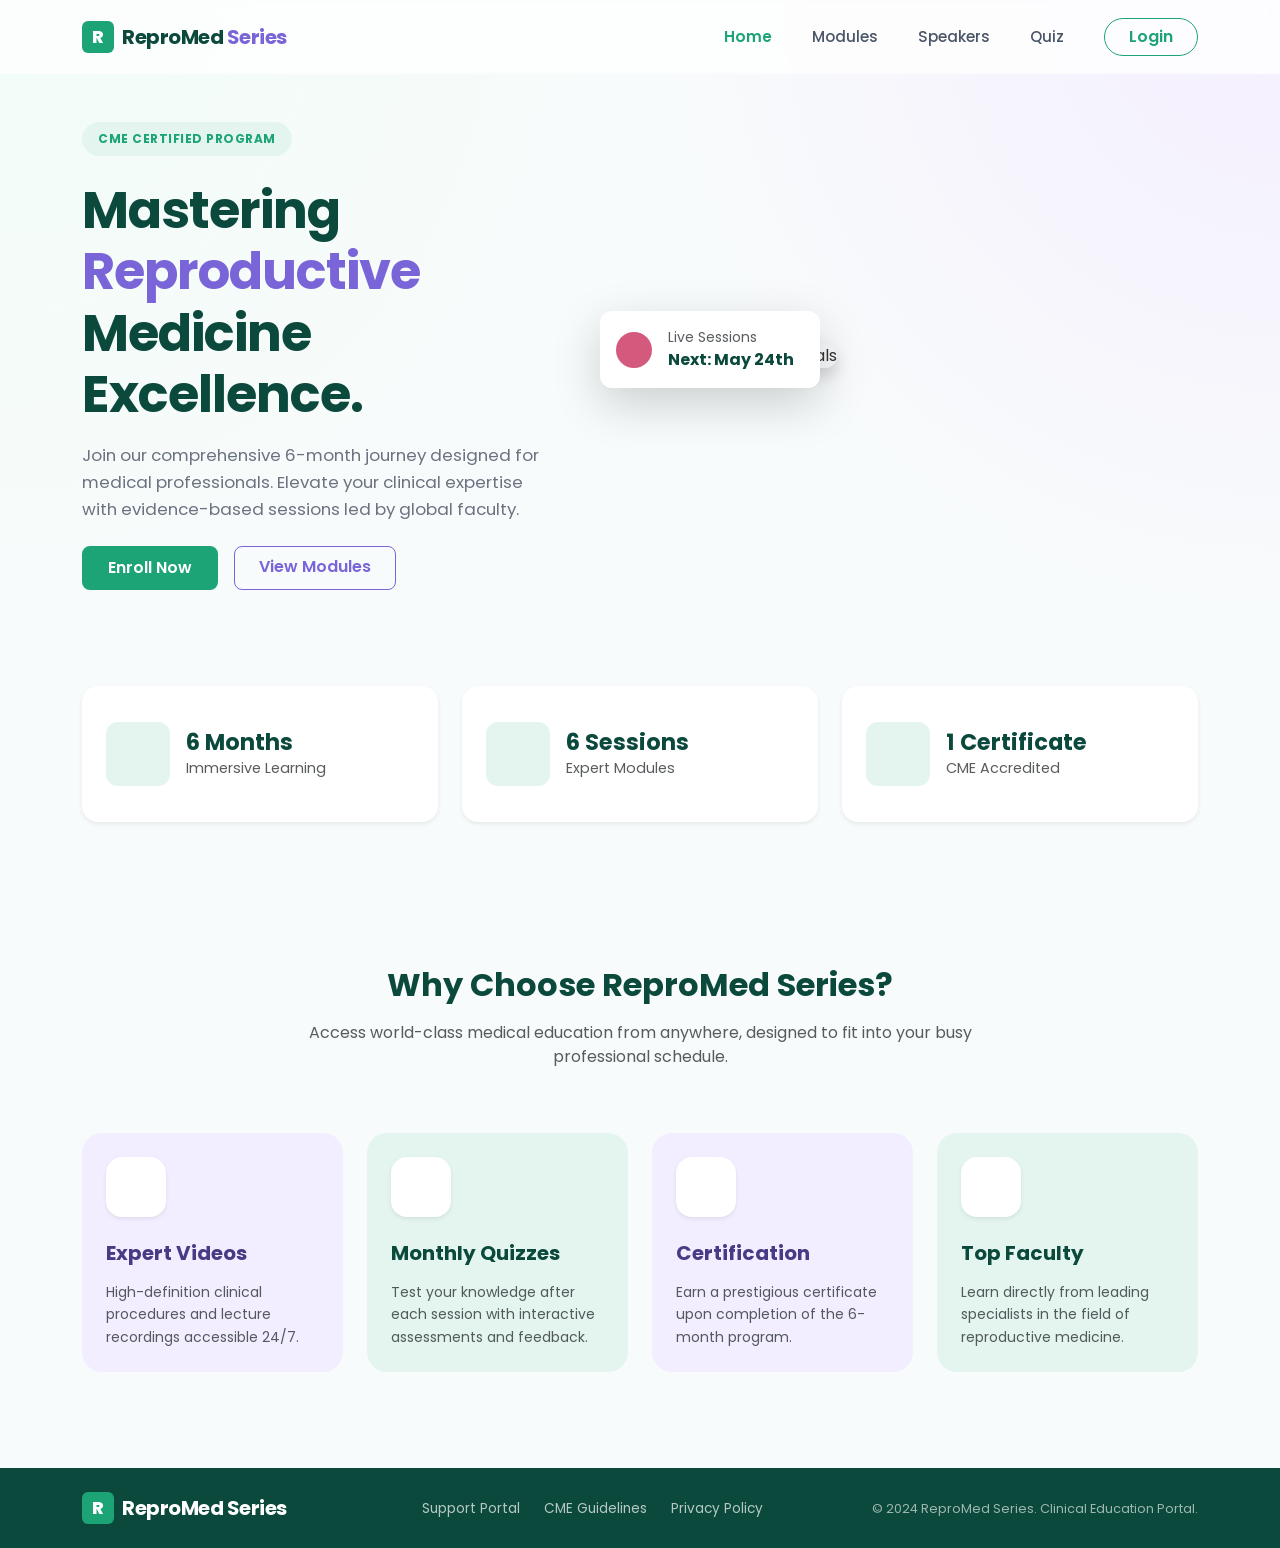
==== index.html @ 6e7b972a "first commit" ====
<!DOCTYPE html>
<html lang="en">
<head>
    <meta charset="UTF-8">
    <meta name="viewport" content="width=device-width, initial-scale=1.0">
    <title>ReproMed Series | Reproductive Medicine Excellence</title>
    
    <link rel="preconnect" href="https://fonts.googleapis.com">
    <link rel="preconnect" href="https://fonts.gstatic.com" crossorigin>
    <link href="https://fonts.googleapis.com/css2?family=Poppins:wght@300;400;500;600;700;800&display=swap" rel="stylesheet">
    
    <link href="https://cdn.jsdelivr.net/npm/bootstrap@5.3.0/dist/css/bootstrap.min.css" rel="stylesheet">
    
    <link rel="stylesheet" href="style/style.css">
</head>
<body>

    <nav class="navbar navbar-expand-lg py-3 sticky-top bg-transparent-custom">
        <div class="container">
            <a class="navbar-brand d-flex align-items-center" href="#">
                <div class="logo-box d-flex justify-content-center align-items-center rounded me-2">
                    R
                </div>
                <span class="brand-text fw-bold">ReproMed <span class="brand-text-purple">Series</span></span>
            </a>
            
            <button class="navbar-toggler border-0 shadow-none" type="button" data-bs-toggle="offcanvas" data-bs-target="#mainNav" aria-controls="mainNav" aria-label="Toggle navigation">
                <span class="navbar-toggler-icon"></span>
            </button>
            
            <div class="offcanvas offcanvas-end" tabindex="-1" id="mainNav" aria-labelledby="mainNavLabel">
                
                <div class="offcanvas-header border-bottom">
                    <h5 class="offcanvas-title fw-bold text-dark-green" id="mainNavLabel">Menu</h5>
                    <button type="button" class="btn-close shadow-none" data-bs-dismiss="offcanvas" aria-label="Close"></button>
                </div>
                
                <div class="offcanvas-body">
                    <ul class="navbar-nav ms-auto align-items-lg-center gap-3 gap-lg-4">
                        <li class="nav-item">
                            <a class="nav-link nav-link-active fw-semibold" href="#">Home</a>
                        </li>
                        <li class="nav-item">
                            <a class="nav-link fw-medium" href="modules.html">Modules</a>
                        </li>
                        <li class="nav-item">
                            <a class="nav-link fw-medium" href="#">Speakers</a>
                        </li>
                        <li class="nav-item">
                            <a class="nav-link fw-medium" href="#">Quiz</a>
                        </li>
                        <li class="nav-item ms-lg-2 mt-3 mt-lg-0">
                            <a class="btn btn-outline-nav rounded-pill px-4 fw-semibold w-100 w-lg-auto" href="registration.html" id="loginBtn">Login</a>
                        </li>
                    </ul>
                </div>
            </div>
        </div>
    </nav>

    <section class="hero-section py-5">
        <div class="container">
            <div class="row align-items-center">
                
                <div class="col-lg-6 mb-5 mb-lg-0 pe-lg-5">
                    <div class="badge-custom d-inline-block px-3 py-2 mb-4 rounded-pill fw-bold">
                        CME CERTIFIED PROGRAM
                    </div>
                    
                    <h1 class="hero-title fw-bolder mb-3">
                        Mastering <br>
                        <span class="text-purple">Reproductive</span> <br>
                        Medicine <br>
                        Excellence.
                    </h1>
                    
                    <p class="hero-subtitle mb-4">
                        Join our comprehensive 6-month journey designed for medical professionals. Elevate your clinical expertise with evidence-based sessions led by global faculty.
                    </p>
                    
                    <div class="d-flex flex-wrap gap-3">
                        <a href="registration.html" class="btn btn-primary-custom px-4 py-2 fw-semibold" id="enrollBtn">Enroll Now</a>
                        <a href="modules.html" class="btn btn-outline-purple px-4 py-2 fw-semibold">View Modules</a>
                    </div>
                </div>
                
                <div class="col-lg-6 position-relative hero-img-container">
                    <img src="https://images.unsplash.com/photo-1551076805-e1869033e561?ixlib=rb-4.0.3&auto=format&fit=crop&w=1000&q=80" alt="Medical Professionals" class="img-fluid hero-img shadow">
                    
                    <div class="floating-card d-flex align-items-center bg-white shadow-lg p-3">
                        <div class="floating-icon rounded-circle me-3"></div>
                        <div class="floating-text">
                            <span class="d-block text-muted small">Live Sessions</span>
                            <span class="d-block fw-bold text-dark-green">Next: May 24th</span>
                        </div>
                    </div>
                </div>
                
            </div>
        </div>
    </section>

    <section class="features-section py-5 mb-5">
        <div class="container">
            <div class="row g-4 justify-content-center">
                
                <div class="col-md-4">
                    <div class="feature-card d-flex align-items-center bg-white p-4 shadow-sm">
                        <div class="feature-icon-box rounded me-3"></div>
                        <div>
                            <h5 class="mb-0 fw-bold text-dark-green">6 Months</h5>
                            <span class="text-muted small">Immersive Learning</span>
                        </div>
                    </div>
                </div>
                
                <div class="col-md-4">
                    <div class="feature-card d-flex align-items-center bg-white p-4 shadow-sm">
                        <div class="feature-icon-box rounded me-3"></div>
                        <div>
                            <h5 class="mb-0 fw-bold text-dark-green">6 Sessions</h5>
                            <span class="text-muted small">Expert Modules</span>
                        </div>
                    </div>
                </div>
                
                <div class="col-md-4">
                    <div class="feature-card d-flex align-items-center bg-white p-4 shadow-sm">
                        <div class="feature-icon-box rounded me-3"></div>
                        <div>
                            <h5 class="mb-0 fw-bold text-dark-green">1 Certificate</h5>
                            <span class="text-muted small">CME Accredited</span>
                        </div>
                    </div>
                </div>
                
            </div>
        </div>
    </section>

    <section class="why-choose-section py-5 my-5">
        <div class="container">
            
            <div class="row justify-content-center mb-5">
                <div class="col-lg-8 text-center">
                    <h2 class="fw-bolder text-dark-green mb-3">Why Choose ReproMed Series?</h2>
                    <p class="text-muted mx-auto custom-text-width">
                        Access world-class medical education from anywhere, designed to fit into your busy professional schedule.
                    </p>
                </div>
            </div>

            <div class="row g-4">
                
                <div class="col-lg-3 col-md-6">
                    <div class="benefit-card bg-light-purple p-4 h-100">
                        <div class="benefit-icon-box bg-white mb-4 shadow-sm"></div>
                        <h5 class="fw-bold text-dark-purple mb-3">Expert Videos</h5>
                        <p class="text-muted small mb-0">High-definition clinical procedures and lecture recordings accessible 24/7.</p>
                    </div>
                </div>
                
                <div class="col-lg-3 col-md-6">
                    <div class="benefit-card bg-light-green p-4 h-100">
                        <div class="benefit-icon-box bg-white mb-4 shadow-sm"></div>
                        <h5 class="fw-bold text-dark-green mb-3">Monthly Quizzes</h5>
                        <p class="text-muted small mb-0">Test your knowledge after each session with interactive assessments and feedback.</p>
                    </div>
                </div>
                
                <div class="col-lg-3 col-md-6">
                    <div class="benefit-card bg-light-purple p-4 h-100">
                        <div class="benefit-icon-box bg-white mb-4 shadow-sm"></div>
                        <h5 class="fw-bold text-dark-purple mb-3">Certification</h5>
                        <p class="text-muted small mb-0">Earn a prestigious certificate upon completion of the 6-month program.</p>
                    </div>
                </div>
                
                <div class="col-lg-3 col-md-6">
                    <div class="benefit-card bg-light-green p-4 h-100">
                        <div class="benefit-icon-box bg-white mb-4 shadow-sm"></div>
                        <h5 class="fw-bold text-dark-green mb-3">Top Faculty</h5>
                        <p class="text-muted small mb-0">Learn directly from leading specialists in the field of reproductive medicine.</p>
                    </div>
                </div>
                
            </div>
        </div>
    </section>

    <footer class="custom-footer py-4 mt-auto">
        <div class="container">
            <div class="row align-items-center">
                
                <div class="col-lg-3 col-md-12 mb-4 mb-lg-0 d-flex justify-content-center justify-content-lg-start">
                    <a class="navbar-brand d-flex align-items-center" href="#">
                        <div class="logo-box d-flex justify-content-center align-items-center rounded me-2">
                            R
                        </div>
                        <span class="footer-brand-text">ReproMed Series</span>
                    </a>
                </div>
                
                <div class="col-lg-5 col-md-12 mb-4 mb-lg-0">
                    <ul class="list-unstyled d-flex flex-wrap justify-content-center gap-4 mb-0">
                        <li><a href="#" class="footer-link">Support Portal</a></li>
                        <li><a href="#" class="footer-link">CME Guidelines</a></li>
                        <li><a href="#" class="footer-link">Privacy Policy</a></li>
                    </ul>
                </div>
                
                <div class="col-lg-4 col-md-12 text-center text-lg-end">
                    <span class="footer-text">© 2024 ReproMed Series. Clinical Education Portal.</span>
                </div>
                
            </div>
        </div>
    </footer>

    <script src="https://code.jquery.com/jquery-3.7.0.min.js"></script>
    <script src="https://cdn.jsdelivr.net/npm/bootstrap@5.3.0/dist/js/bootstrap.bundle.min.js"></script>
    
    <script src="script/script.js"></script>
</body>
</html>
---- style/style.css ----
:root {
    --dark-green: #0b493c;
    --primary-green: #1ca477;
    --purple: #7a65d8;
    --pink: #d3597d;
    --light-green-bg: #e3f5ee;
    --card-bg: #ffffff;
    --text-muted: #6b7280;
    --bg-gradient-start: #f1fcf8;
    --bg-gradient-end: #f4efff;
}

body {
    font-family: 'Poppins', sans-serif; 
    color: #333;
    background: radial-gradient(circle at top left, var(--bg-gradient-start) 0%, transparent 40%),
                radial-gradient(circle at top right, var(--bg-gradient-end) 0%, transparent 40%);
    background-color: #f8fbfb;
    background-attachment: fixed;
}

.text-dark-green { color: var(--dark-green); }
.text-purple { color: var(--purple); }

.mb-0.fw-bold.text-dark-green {
    font-weight: 700 !important; 
}

.bg-transparent-custom {
    background-color: rgba(255, 255, 255, 0.8) !important;
    position: relative; 
}

.bg-transparent-custom::before {
    content: "";
    position: absolute;
    top: 0; left: 0; right: 0; bottom: 0;
    backdrop-filter: blur(10px);
    -webkit-backdrop-filter: blur(10px);
    z-index: -1; 
}

.logo-box {
    width: 32px;
    height: 32px;
    background-color: var(--primary-green);
    color: white;
    font-weight: 800;
    font-size: 1.1rem;
}

.brand-text {
    color: var(--dark-green);
    font-size: 1.25rem;
    letter-spacing: -0.5px;
}

.brand-text-purple {
    color: var(--purple);
}

.navbar-nav .nav-link {
    color: #4a5568;
    font-size: 0.95rem;
    transition: color 0.3s ease;
}

.navbar-nav .nav-link:hover {
    color: var(--primary-green);
}

.nav-link-active {
    color: var(--primary-green) !important;
}

.btn-outline-nav {
    border: 1.5px solid var(--primary-green);
    color: var(--primary-green);
    transition: all 0.3s ease;
}

.btn-outline-nav:hover {
    background-color: var(--primary-green);
    color: white;
}

.badge-custom {
    background-color: var(--light-green-bg);
    color: var(--primary-green);
    font-size: 0.75rem;
    letter-spacing: 0.5px;
}

.hero-title {
    color: var(--dark-green);
    font-size: clamp(2.5rem, 4vw, 3.8rem); 
    line-height: 1.2; 
    letter-spacing: -1px;
}

.hero-subtitle {
    color: var(--text-muted);
    font-size: 1.05rem;
    line-height: 1.6;
    max-width: 90%;
}

.btn-primary-custom {
    background-color: var(--primary-green);
    color: white;
    border-radius: 8px;
    border: 2px solid var(--primary-green);
    transition: all 0.3s ease;
}

.btn-primary-custom:hover {
    background-color: #178a63;
    border-color: #178a63;
    color: white;
    transform: translateY(-2px);
    box-shadow: 0 4px 12px rgba(28, 164, 119, 0.2);
}

.btn-outline-purple {
    border: 1.5px solid var(--purple);
    color: var(--purple);
    border-radius: 8px;
    background: transparent;
    transition: all 0.3s ease;
}

.btn-outline-purple:hover {
    background-color: var(--purple);
    color: white;
    transform: translateY(-2px);
    box-shadow: 0 4px 12px rgba(122, 101, 216, 0.2);
}

.hero-img {
    border-radius: 20px;
    object-fit: cover;
    height: 500px;
    width: 100%;
}

.floating-card {
    position: absolute;
    bottom: -20px;
    left: -40px;
    border-radius: 12px;
    min-width: 220px;
    z-index: 2;
}

.floating-icon {
    width: 36px;
    height: 36px;
    background-color: var(--pink);
}

.feature-card {
    border-radius: 16px;
    transition: transform 0.3s ease, box-shadow 0.3s ease;
    cursor: pointer;
    padding: 2.25rem 1.5rem !important; 
}

.feature-card:hover {
    transform: translateY(-5px);
    box-shadow: 0 10px 25px rgba(0,0,0,0.05) !important;
}

.feature-icon-box {
    width: 64px; 
    height: 64px; 
    background-color: var(--light-green-bg);
    border-radius: 12px !important; 
    margin-right: 1.25rem; 
}

.feature-card h5 {
    font-size: 1.4rem !important; 
}

.feature-card span.text-muted {
    font-size: 0.9rem !important; 
}

.offcanvas {
    background-color: #ffffff !important; 
}

.bg-light-purple {
    background-color: #f2eeff !important; 
}

.bg-light-green {
    background-color: var(--light-green-bg) !important; 
}

.text-dark-purple {
    color: #483a85 !important; 
}

.benefit-card {
    border-radius: 20px !important;
    transition: transform 0.3s ease, box-shadow 0.3s ease;
    border: none;
}

.benefit-card:hover {
    transform: translateY(-8px);
    box-shadow: 0 15px 30px rgba(0,0,0,0.06) !important;
}

.benefit-card p {
    line-height: 1.6;
}

.custom-footer {
    background-color: var(--dark-green); 
}

.footer-brand-text {
    color: #ffffff;
    font-weight: 700;
    font-size: 1.25rem;
    letter-spacing: -0.5px;
}

.footer-link {
    color: rgba(255, 255, 255, 0.7);
    text-decoration: none;
    font-size: 0.85rem; 
    transition: color 0.3s ease;
}

.footer-link:hover {
    color: #ffffff;
}

.footer-text {
    color: rgba(255, 255, 255, 0.6);
    font-size: 0.8rem; 
}

.benefit-icon-box {
    width: 60px;
    height: 60px;
    border-radius: 16px;
}

.custom-sidebar {
    width: 260px; 
    z-index: 1040;
}

.sidebar-link {
    color: #6b7280;
    font-size: 0.95rem;
    padding: 14px 28px;
    font-weight: 500;
    border-left: 4px solid transparent; 
    transition: all 0.3s ease;
}

.sidebar-link:hover {
    color: var(--primary-green);
    background-color: #f8fbfb;
}

.sidebar-link.active {
    color: var(--dark-green) !important;
    background-color: var(--light-green-bg);
    border-left-color: var(--primary-green); 
    font-weight: 600;
}

.main-content {
    background-color: #f4f7f6; 
}

.form-card {
    border-radius: 16px;
    border: none;
    overflow: hidden; 
}

.form-card-header {
    background-color: var(--dark-green);
    padding: 2.5rem 2rem;
}

.form-section-title {
    color: var(--primary-green);
    font-size: 0.75rem;
    font-weight: 700;
    text-transform: uppercase; 
    letter-spacing: 1px;
    margin-bottom: 1.2rem;
}

.custom-form-label {
    font-size: 0.85rem;
    color: #4a5568;
    font-weight: 500;
    margin-bottom: 6px;
    transition: color 0.3s ease;
}

.custom-form-control {
    border-radius: 8px;
    border: 1px solid #e2e8f0;
    padding: 0.75rem 1rem;
    font-size: 0.95rem;
    color: #333;
    transition: all 0.3s ease;
}

.custom-form-control:focus {
    border-color: var(--primary-green);
    box-shadow: 0 0 0 3px rgba(28, 164, 119, 0.15); 
}

.badge-light-green {
    background-color: var(--light-green-bg);
    color: var(--dark-green);
    font-size: 0.7rem;
    padding: 8px 16px;
    font-weight: 700;
}

.badge-light-purple {
    background-color: #eef2ff !important; 
    color: #4338ca !important;
    font-size: 0.7rem;
    padding: 8px 16px;
    font-weight: 700;
}

label.error {
    color: #dc3545; 
    font-size: 0.8rem;
    margin-top: 5px;
    font-weight: 500;
    display: block;
}

.custom-form-control.error {
    border-color: #dc3545;
    box-shadow: 0 0 0 3px rgba(220, 53, 69, 0.1);
}

.offcanvas-backdrop {
    background-color: transparent !important;
}

.logo-box-sm {
    width: 28px;
    height: 28px;
    font-size: 0.9rem;
}

.form-header-logo {
    background-color: var(--pink);
    border: 2px solid var(--primary-green);
}

.input-helper-text {
    font-size: 0.75rem;
    font-style: italic;
}

.privacy-footer-text {
    font-size: 0.8rem;
}

.breadcrumb-custom {
    color: #a0aec0;
    font-size: 0.85rem;
    font-weight: 500;
}

.overall-progress-card {
    width: 100%;
    max-width: 380px;
}

.custom-progress-bar {
    height: 6px;
    background-color: #e2e8f0; 
    border-radius: 10px;
}

.custom-progress-width-33 { width: 33%; }
.custom-progress-width-100 { width: 100%; }
.custom-progress-width-0 { width: 0%; }

.module-text-xs { font-size: 0.75rem; }
.module-text-sm { font-size: 0.85rem; }

.module-card {
    border-radius: 16px;
    border: 1px solid #e2e8f0;
    position: relative;
    overflow: hidden;
    transition: all 0.3s ease;
    padding: 2.25rem 1.5rem !important; 
}

.module-card h4 {
    margin-top: 0.5rem;
    margin-bottom: 2rem !important; 
}

.module-card .btn-watch-action, .module-card .btn-locked {
    margin-bottom: 2rem !important;
}

.card-completed::before, .card-active::before {
    content: '';
    position: absolute;
    left: 0;
    top: 0; 
    bottom: 0;
    width: 3px;
    background-color: var(--primary-green);
    border-radius: 0 10px 10px 0; 
}

.badge-primary-green {
    background-color: var(--primary-green);
    color: white;
    font-size: 0.7rem;
    padding: 6px 12px;
}

.badge-locked {
    background-color: #f1f5f9;
    font-size: 0.7rem;
    padding: 6px 12px;
}

.badge-locked-status {
    background-color: #f8f9fa;
    font-size: 0.7rem;
    padding: 6px 12px;
}

.speaker-avatar {
    width: 40px;
    height: 40px;
    border-radius: 50%;
    object-fit: cover; 
}

.card-locked {
    background-color: #fcfcfc !important; 
    border-style: dashed;
}

.btn-locked {
    background-color: #f1f5f9 !important; 
    color: #a0aec0 !important;
    border-radius: 8px;
    border: none;
    padding: 10px 0;
    opacity: 1 !important; 
    font-weight: 600; 
}

.bg-dark-green {
    background-color: var(--dark-green);
}

.support-banner-desc {
    max-width: 550px; 
    line-height: 1.6; 
}

.btn-white-custom {
    background-color: #ffffff;
    color: var(--dark-green);
    border-radius: 8px;
    border: none;
    transition: all 0.3s ease;
}

.btn-white-custom:hover {
    background-color: #e3f5ee;
    color: var(--dark-green);
    transform: translateY(-2px);
}

.btn-outline-white-custom {
    background-color: transparent;
    color: #ffffff;
    border-radius: 8px;
    border: 1px solid rgba(255,255,255,0.3);
    transition: all 0.3s ease;
}

.btn-outline-white-custom:hover {
    background-color: rgba(255,255,255,0.1);
    color: #ffffff;
    border-color: #ffffff;
}

.breadcrumb-link {
    transition: color 0.3s ease;
}

.breadcrumb-link:hover {
    color: var(--primary-green) !important;
}

.bg-primary-green {
    background-color: var(--primary-green) !important;
}

.custom-text-width {
    max-width: 700px;
}

@media (max-width: 576px) {
    .hero-img {
        height: 300px;
    }
    .hero-subtitle {
        max-width: 100%;
    }
}

@media (max-width: 991px) {
    
    .floating-card {
        left: 20px;
        bottom: 20px;
    }
    .hero-img {
        height: 400px;
    }
    .hero-title {
        font-size: 2.5rem; 
    }
    
    .offcanvas-end {
        width: 70vw !important; 
        min-width: 260px !important; 
        max-width: 320px !important; 
        box-shadow: -5px 0 15px rgba(0,0,0,0.08); 
    }

    .offcanvas-body .nav-item {
        border-bottom: 1px solid rgba(11, 73, 60, 0.1); 
        padding: 8px 0;
    }
    
    .offcanvas-body .nav-item:last-child {
        border-bottom: none;
    }
}
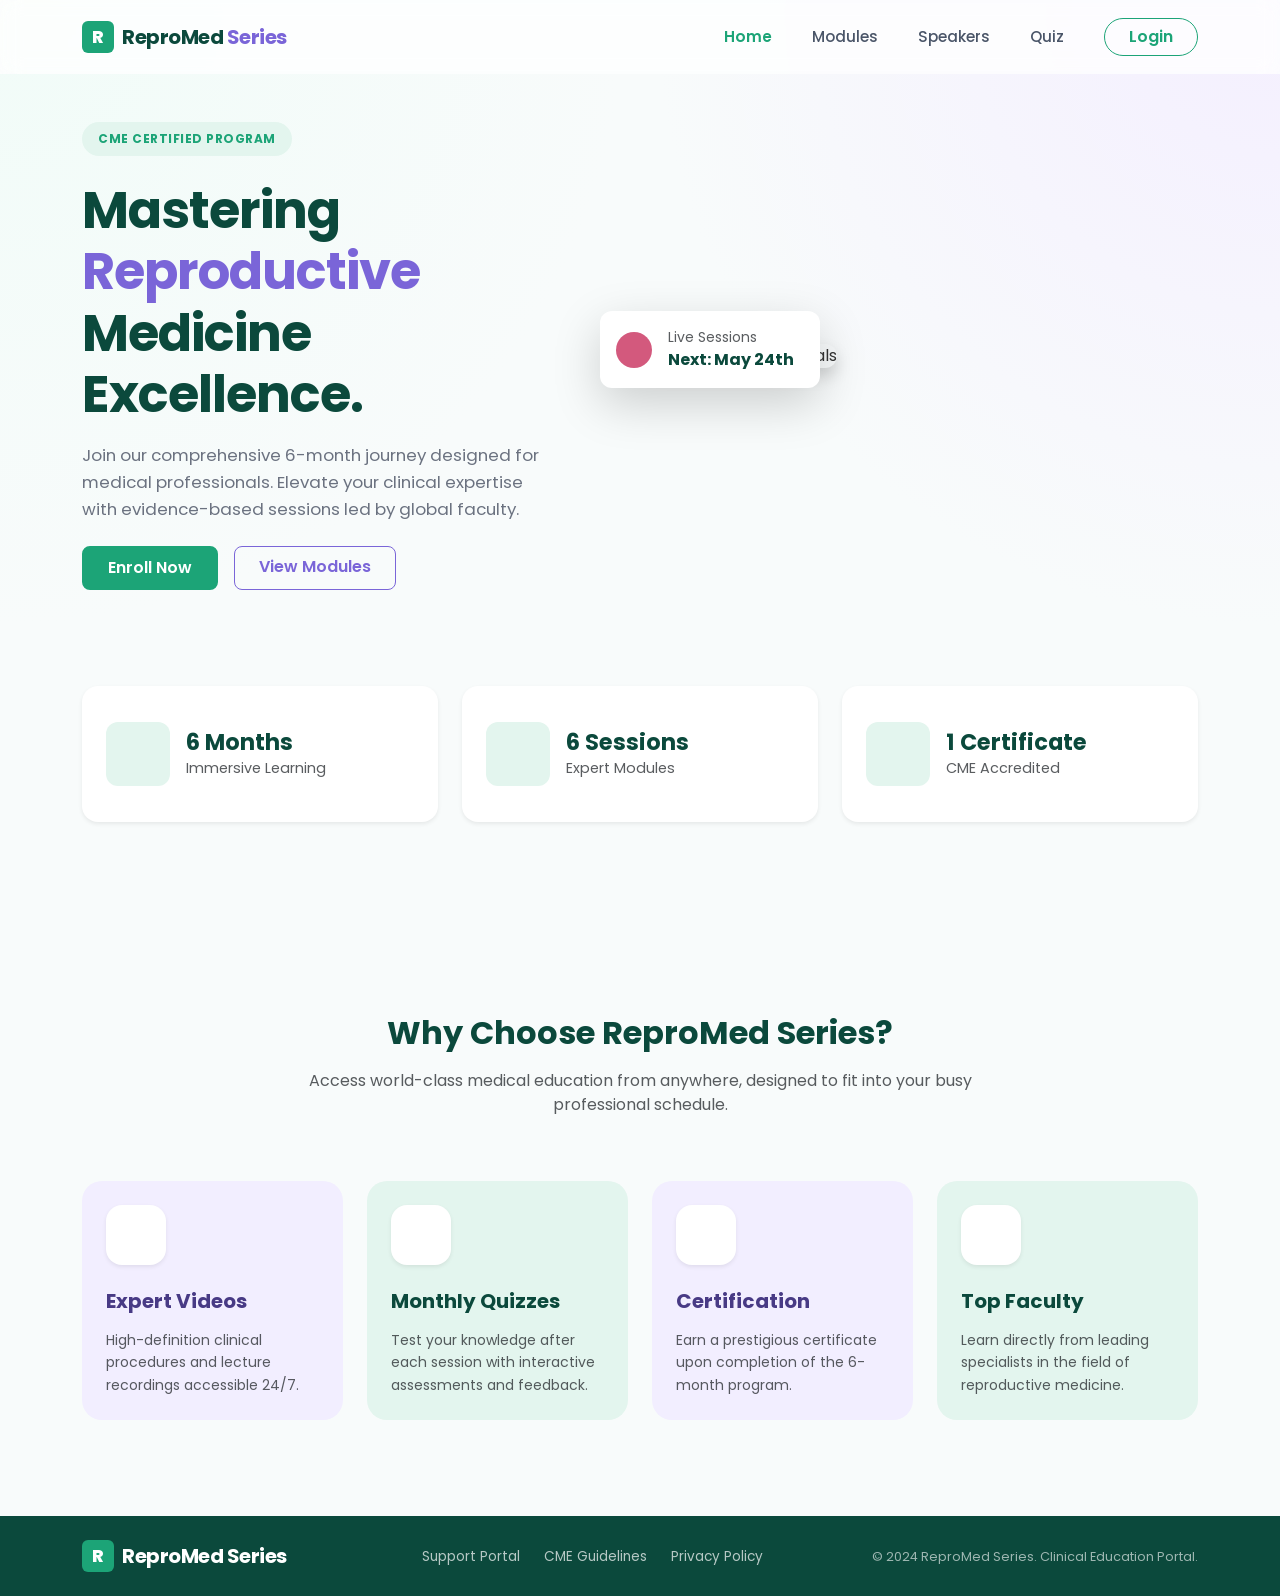
==== commit 5abf0a32: "Add other pages" ====
--- a/index.html
+++ b/index.html
@@ -47,7 +47,7 @@
                             <a class="nav-link fw-medium" href="#">Speakers</a>
                         </li>
                         <li class="nav-item">
-                            <a class="nav-link fw-medium" href="#">Quiz</a>
+                            <a class="nav-link fw-medium" href="quiz.html">Quiz</a>
                         </li>
                         <li class="nav-item ms-lg-2 mt-3 mt-lg-0">
                             <a class="btn btn-outline-nav rounded-pill px-4 fw-semibold w-100 w-lg-auto" href="registration.html" id="loginBtn">Login</a>
--- a/style/style.css
+++ b/style/style.css
@@ -17,10 +17,15 @@
                 radial-gradient(circle at top right, var(--bg-gradient-end) 0%, transparent 40%);
     background-color: #f8fbfb;
     background-attachment: fixed;
+    display: flex;
+    flex-direction: column;
+    min-height: 100vh;
 }
 
 .text-dark-green { color: var(--dark-green); }
 .text-purple { color: var(--purple); }
+
+.text-primary-green { color: var(--primary-green) !important; }
 
 .mb-0.fw-bold.text-dark-green {
     font-weight: 700 !important; 
@@ -252,7 +257,7 @@
 
 .custom-sidebar {
     width: 260px; 
-    z-index: 1040;
+    z-index: 1050; /* 1040 se 1050 kar diya taki mobile backdrop se hamesha upar rahe */
 }
 
 .sidebar-link {
@@ -278,6 +283,9 @@
 
 .main-content {
     background-color: #f4f7f6; 
+    min-width: 0; 
+    width: 100%; /* NAYA: Grid layout ko apni hadd (limit) me rakhne ke liye */
+    overflow-x: hidden;
 }
 
 .form-card {
@@ -522,24 +530,553 @@
     max-width: 700px;
 }
 
+.video-breadcrumb {
+    font-size: 0.85rem;
+    color: var(--text-muted);
+}
+
+.video-breadcrumb a {
+    color: var(--text-muted);
+    text-decoration: none;
+    transition: color 0.3s ease;
+}
+
+.video-breadcrumb a:hover {
+    color: var(--primary-green);
+}
+
+.video-wrapper {
+    position: relative;
+    border-radius: 16px;
+    overflow: hidden;
+    background-color: #000;
+}
+
+.video-thumbnail {
+    height: 450px;
+    object-fit: cover;
+    opacity: 0.85;
+}
+
+.video-play-btn {
+    width: 64px;
+    height: 64px;
+    background-color: var(--primary-green);
+    border-radius: 50%;
+    position: absolute;
+    top: 50%;
+    left: 50%;
+    transform: translate(-50%, -50%);
+    cursor: pointer;
+    transition: all 0.3s ease;
+}
+
+.video-play-btn:hover {
+    background-color: #178a63;
+    transform: translate(-50%, -50%) scale(1.08);
+}
+
+.video-time {
+    position: absolute;
+    bottom: 20px;
+    left: 24px;
+    color: #ffffff;
+    font-size: 0.85rem;
+    font-weight: 500;
+    text-shadow: 0 2px 4px rgba(0,0,0,0.5);
+}
+
+.custom-video-tabs {
+    border-bottom: 1px solid #e2e8f0;
+    margin-top: 1.5rem;
+    margin-bottom: 2rem;
+    display: flex;
+    flex-wrap: nowrap;
+    overflow-x: auto;
+    -ms-overflow-style: none;
+    scrollbar-width: none;
+}
+
+.custom-video-tabs::-webkit-scrollbar {
+    display: none;
+}
+
+.custom-video-tabs .nav-link {
+    color: var(--text-muted);
+    border: none;
+    border-bottom: 2px solid transparent;
+    font-weight: 600;
+    font-size: 0.95rem;
+    padding: 0.75rem 1.5rem;
+    background-color: transparent;
+    transition: color 0.3s ease;
+    white-space: nowrap;
+}
+
+.custom-video-tabs::-webkit-scrollbar {
+    display: none;
+}
+
+.custom-video-tabs {
+    -ms-overflow-style: none;
+    scrollbar-width: none;  
+}
+
+.custom-video-tabs .nav-link.active {
+    color: var(--dark-green);
+    border-bottom: 2px solid var(--primary-green);
+}
+
+.custom-video-tabs .nav-link:hover:not(.active) {
+    color: var(--primary-green);
+}
+
+.video-desc-text {
+    line-height: 1.7;
+    font-size: 0.95rem;
+}
+
+.info-pill-box {
+    border: 1px solid #e2e8f0;
+    border-radius: 12px;
+    padding: 1.2rem;
+    font-size: 0.85rem;
+    font-weight: 600;
+    color: var(--dark-green);
+}
+
+.speaker-widget, .quiz-widget, .tracker-widget {
+    border-radius: 16px;
+    border: none;
+    box-shadow: 0 4px 20px rgba(0,0,0,0.04);
+}
+
+.speaker-avatar-lg {
+    width: 64px;
+    height: 64px;
+    border-radius: 50%;
+    object-fit: cover;
+}
+
+.speaker-designation {
+    color: var(--primary-green);
+    font-size: 0.7rem;
+    font-weight: 700;
+    letter-spacing: 0.5px;
+}
+
+.quiz-widget {
+    background: linear-gradient(135deg, #816ade, #a18fff);
+    color: white;
+}
+
+.quiz-widget-text {
+    font-size: 0.85rem;
+    line-height: 1.5;
+    opacity: 0.9;
+}
+
+.quiz-unlock-text {
+    font-size: 0.75rem;
+    opacity: 0.7;
+
+}
+
+.btn-pink-custom {
+    background-color: var(--pink);
+    color: white;
+    border-radius: 8px;
+    border: none;
+    font-weight: 600;
+    transition: all 0.3s ease;
+}
+
+.btn-pink-custom:hover {
+    background-color: #c0486c;
+    color: white;
+    transform: translateY(-2px);
+}
+
+.text-sm { font-size: 0.85rem; }
+.text-xs { font-size: 0.7rem; }
+
+.tracker-item {
+    display: flex;
+    align-items: center;
+    margin-bottom: 1.25rem;
+}
+
+.tracker-item:last-child {
+    margin-bottom: 0;
+}
+
+.tracker-circle {
+    width: 24px;
+    height: 24px;
+    border-radius: 50%;
+    flex-shrink: 0;
+    margin-right: 16px;
+}
+
+.tracker-circle.done {
+    background-color: var(--primary-green);
+}
+
+.tracker-circle.pending {
+    border: 2px solid #e2e8f0;
+    background-color: transparent;
+}
+
+.next-series-title {
+    color: #a0aec0;
+    font-size: 0.75rem;
+    font-weight: 700;
+    letter-spacing: 1px;
+}
+
+.next-series-wrapper {
+    border: 1px dashed #cbd5e1;
+    border-radius: 16px;
+    background-color: #f8fafc; 
+}
+
+.next-series-img-placeholder {
+    width: 100px;
+    height: 70px;
+    background-color: #e2e8f0;
+    border-radius: 8px;
+    flex-shrink: 0;
+}
+
+.quiz-assessment-label {
+    font-size: 0.7rem;
+    letter-spacing: 0.8px;
+    text-transform: uppercase;
+}
+
+.quiz-timer-circle {
+    width: 48px;
+    height: 48px;
+    border-radius: 50%;
+    border: 3px solid var(--primary-green);
+    font-size: 0.9rem;
+    background-color: transparent;
+}
+
+.quiz-question-text {
+    line-height: 1.6;
+    font-size: 1.15rem;
+}
+
+.quiz-option-card {
+    background-color: #ffffff;
+    border: 1px solid #e2e8f0;
+    border-radius: 8px;
+    padding: 1rem 1.25rem;
+    cursor: pointer;
+    transition: all 0.2s ease;
+}
+
+.quiz-option-card:hover {
+    border-color: #cbd5e1;
+    background-color: #f8fafc;
+}
+
+.quiz-option-card .option-text {
+    color: #64748b;
+    font-size: 0.95rem;
+    transition: color 0.2s ease;
+}
+
+.quiz-option-card.selected {
+    background-color: #eef2ff; 
+    border-color: var(--purple);
+}
+
+.quiz-option-card.selected .option-text {
+    color: #475569;
+    font-weight: 500;
+}
+
+.custom-radio-circle {
+    width: 20px;
+    height: 20px;
+    border-radius: 50%;
+    border: 2px solid #cbd5e1;
+    background-color: transparent;
+    transition: all 0.2s ease;
+    flex-shrink: 0;
+}
+
+.quiz-option-card.selected .custom-radio-circle {
+    border: 6px solid var(--purple); 
+    background-color: #ffffff; 
+    box-shadow: none;
+}
+
+/* =========================================
+   Naya Code: Dashboard Styles
+========================================= */
+
+/* Sidebar Profile Customizations */
+.sidebar-avatar {
+    width: 48px;
+    height: 48px;
+}
+
+.sidebar-role-text {
+    font-size: 0.75rem;
+    letter-spacing: 0.3px;
+}
+
+.sidebar-logout-link {
+    transition: color 0.3s ease;
+}
+
+.sidebar-logout-link:hover {
+    color: var(--pink) !important;
+}
+
+/* Course Progress Timeline Tracker */
+.tracker-label {
+    font-size: 0.7rem;
+    letter-spacing: 0.5px;
+}
+
+.course-timeline-dots {
+    height: 12px;
+    width: 250px;
+}
+
+.course-timeline-dots .dot {
+    width: 10px;
+    height: 10px;
+    border-radius: 50%;
+    flex-shrink: 0;
+}
+
+.course-timeline-dots .dot.done {
+    background-color: var(--primary-green);
+}
+
+.course-timeline-dots .dot.pending {
+    border: 2px solid #cbd5e1;
+    background-color: white;
+}
+
+.course-timeline-dots .line {
+    height: 2px;
+    flex-grow: 1;
+    margin: 0 4px;
+}
+
+.course-timeline-dots .line.done {
+    background-color: var(--primary-green);
+}
+
+.course-timeline-dots .line.pending {
+    background-color: #e2e8f0;
+}
+
+/* Stats Cards */
+.stat-card {
+    transition: transform 0.3s ease, box-shadow 0.3s ease;
+}
+
+.stat-card:hover {
+    transform: translateY(-5px);
+    box-shadow: 0 10px 20px rgba(0,0,0,0.05);
+}
+
+.stat-icon-placeholder {
+    width: 40px;
+    height: 40px;
+}
+
+.stat-badge {
+    font-size: 0.7rem;
+    letter-spacing: 0.5px;
+}
+
+/* Recent Activity Timeline */
+.activity-feed .activity-dot {
+    width: 12px;
+    height: 12px;
+}
+
+.activity-feed .activity-line {
+    width: 2px;
+    background-color: #e2e8f0;
+    min-height: 25px;
+}
+
+/* Live Session Banner */
+.live-session-card {
+    background: linear-gradient(135deg, #7a65d8, #5a4aa5);
+}
+
+.live-badge {
+    background-color: rgba(255,255,255,0.2);
+    font-size: 0.65rem;
+    letter-spacing: 1px;
+    padding: 6px 12px;
+}
+
+.live-card-graphic {
+    min-height: 140px;
+}
+
+.live-card-bg-shape {
+    width: 300px;
+    height: 300px;
+    background: radial-gradient(circle, rgba(255,255,255,0.1) 0%, rgba(255,255,255,0) 70%);
+    top: -50px;
+    right: -100px;
+    z-index: 0;
+}
+
+/* Custom Chart Legend */
+.legend-dot {
+    width: 10px;
+    height: 10px;
+    border-radius: 50%;
+    display: inline-block;
+}
+
+.green-dot { background-color: var(--primary-green); }
+.purple-dot { background-color: var(--purple); }
+
+/* Chart Container constraints */
+.chart-container {
+    position: relative;
+    min-height: 300px;
+}
+
+/* Top Stat Badges */
+.quiz-stat-badge {
+    min-width: 180px;
+    border: 1px solid rgba(0,0,0,0.03);
+}
+
+.circle-icon {
+    width: 48px;
+    height: 48px;
+}
+
+.stat-title {
+    font-size: 0.65rem;
+    letter-spacing: 1px;
+    opacity: 0.8;
+}
+
+/* Line Chart Container */
+.chart-container-line {
+    position: relative;
+    min-height: 250px;
+    width: 100%;
+}
+
+/* Topic Proficiency Custom Progress Bars */
+.text-xs { font-size: 0.7rem; }
+
+.custom-progress-bar-light {
+    height: 6px;
+    background-color: #f1f5f9; 
+    border-radius: 10px;
+}
+
+.w-92 { width: 92%; }
+.w-78 { width: 78%; }
+.w-65 { width: 65%; }
+
+/* Recommendation Box */
+.recommendation-box {
+    background-color: #f0fdf4; /* Very light green tint */
+}
+
+.rec-icon {
+    font-size: 1rem;
+}
+
+/* =========================================
+   Naya Code: Certificate Page Styles
+========================================= */
+
+/* Certificate Wrapper Animation */
+.certificate-wrapper {
+    transition: transform 0.4s ease, box-shadow 0.4s ease;
+}
+
+.certificate-wrapper:hover {
+    transform: translateY(-8px);
+    box-shadow: 0 20px 40px rgba(0,0,0,0.08) !important;
+}
+
+/* Certificate Image Sizing */
+.certificate-img {
+    max-height: 65vh; /* Prevents image from getting too massive vertically */
+    object-fit: contain;
+    width: 100%;
+    display: block;
+    margin: 0 auto;
+    background-color: #fafafa; /* In case of transparent PNG certificates */
+}
+
+/* Responsive adjustment for extra large screens */
+@media (min-width: 1400px) {
+    .certificate-img {
+        max-height: 70vh;
+    }
+}
+
+/* Responsive Fixes for Dashboard */
+@media (max-width: 991px) {
+    .dashboard-sidebar {
+        width: 280px !important;
+    }
+    .course-timeline-dots {
+        width: 100%; /* Take full width on mobile */
+        max-width: 300px;
+    }
+}
+
+@media (max-width: 420px) {
+    .custom-video-tabs {
+        flex-wrap: wrap !important;
+        overflow-x: visible !important; 
+    }
+    
+    .custom-video-tabs .nav-item {
+        flex: 1 1 auto;
+        text-align: center;
+    }
+    
+    .custom-video-tabs .nav-link {
+        width: 100%;
+        padding: 0.75rem 1rem;
+    }
+}
+
 @media (max-width: 576px) {
     .hero-img {
         height: 300px;
     }
+
     .hero-subtitle {
         max-width: 100%;
     }
 }
 
 @media (max-width: 991px) {
-    
     .floating-card {
         left: 20px;
         bottom: 20px;
     }
+
     .hero-img {
         height: 400px;
     }
+
     .hero-title {
         font-size: 2.5rem; 
     }
@@ -559,4 +1096,194 @@
     .offcanvas-body .nav-item:last-child {
         border-bottom: none;
     }
-}
+
+    .video-thumbnail {
+        height: 250px;
+    }
+}
+
+
+/* =========================================
+   Naya Code: Dashboard & Universal Sidebar Styles
+========================================= */
+
+/* NAYA: Desktop Sticky Sidebar Fix - Yeh Logout ko hamesha bottom me fix rakhega */
+@media (min-width: 992px) {
+    .custom-sidebar {
+        position: sticky;
+        top: 0;
+        height: 100vh; /* Screen ki exact height */
+        max-height: 100vh;
+        overflow: hidden; /* Sidebar ko lamba hone se rokega */
+    }
+}
+
+/* Menu items ko explicitly scrollable banane ke liye */
+.sidebar-scrollable-menu {
+    flex-grow: 1;
+    overflow-y: auto;
+    -ms-overflow-style: none;  /* IE and Edge */
+    scrollbar-width: none;  /* Firefox */
+}
+.sidebar-scrollable-menu::-webkit-scrollbar {
+    display: none;
+}
+
+
+/* NAYA: Main content limits to stop graph from breaking layout */
+.main-content {
+    background-color: #f4f7f6; 
+    min-width: 0; 
+    width: 100%; 
+    overflow-x: hidden;
+}
+
+/* Sidebar Profile Customizations */
+.sidebar-avatar {
+    width: 48px;
+    height: 48px;
+}
+
+.sidebar-role-text {
+    font-size: 0.75rem;
+    letter-spacing: 0.3px;
+}
+
+.sidebar-logout-link {
+    transition: all 0.3s ease;
+}
+
+.sidebar-logout-link:hover {
+    color: #b02a37 !important; /* Ye ek dark red color hai hover ke liye */
+    transform: translateX(4px); /* Halka sa right shift hone ka cool animation (Optional, aap chahein toh hata sakte hain) */
+}
+
+/* Course Progress Timeline Tracker */
+.tracker-label {
+    font-size: 0.7rem;
+    letter-spacing: 0.5px;
+}
+
+.course-timeline-dots {
+    height: 12px;
+    width: 250px;
+}
+
+.course-timeline-dots .dot {
+    width: 10px;
+    height: 10px;
+    border-radius: 50%;
+    flex-shrink: 0;
+}
+
+.course-timeline-dots .dot.done {
+    background-color: var(--primary-green);
+}
+
+.course-timeline-dots .dot.pending {
+    border: 2px solid #cbd5e1;
+    background-color: white;
+}
+
+.course-timeline-dots .line {
+    height: 2px;
+    flex-grow: 1;
+    margin: 0 4px;
+}
+
+.course-timeline-dots .line.done {
+    background-color: var(--primary-green);
+}
+
+.course-timeline-dots .line.pending {
+    background-color: #e2e8f0;
+}
+
+/* 4 Stats Cards & Icon */
+.stat-card {
+    transition: transform 0.3s ease, box-shadow 0.3s ease;
+}
+
+.stat-card:hover {
+    transform: translateY(-5px);
+    box-shadow: 0 10px 20px rgba(0,0,0,0.05);
+}
+
+/* NAYA: Stat Card ke white transparent icons ke liye clean CSS class */
+.stat-icon-box {
+    width: 48px;
+    height: 48px;
+    background-color: rgba(255, 255, 255, 0.7);
+    border-radius: 12px;
+    margin-bottom: 1rem;
+}
+
+.stat-badge {
+    font-size: 0.7rem;
+    letter-spacing: 0.5px;
+}
+
+/* Recent Activity Timeline */
+.activity-feed .activity-dot {
+    width: 12px;
+    height: 12px;
+}
+
+.activity-feed .activity-line {
+    width: 2px;
+    background-color: #e2e8f0;
+    min-height: 25px;
+}
+
+/* Live Session Banner */
+.live-session-card {
+    background: linear-gradient(135deg, #7a65d8, #5a4aa5);
+}
+
+.live-badge {
+    background-color: rgba(255,255,255,0.2);
+    font-size: 0.65rem;
+    letter-spacing: 1px;
+    padding: 6px 12px;
+}
+
+.live-card-graphic {
+    min-height: 140px;
+}
+
+.live-card-bg-shape {
+    width: 300px;
+    height: 300px;
+    background: radial-gradient(circle, rgba(255,255,255,0.1) 0%, rgba(255,255,255,0) 70%);
+    top: -50px;
+    right: -100px;
+    z-index: 0;
+}
+
+/* Custom Chart Legend */
+.legend-dot {
+    width: 10px;
+    height: 10px;
+    border-radius: 50%;
+    display: inline-block;
+}
+
+.green-dot { background-color: var(--primary-green); }
+.purple-dot { background-color: var(--purple); }
+
+/* Chart Container constraints */
+.chart-container {
+    position: relative;
+    min-height: 300px;
+}
+
+/* Responsive Fixes for Dashboard */
+@media (max-width: 991px) {
+    .dashboard-sidebar {
+        width: 280px !important;
+    }
+    .course-timeline-dots {
+        width: 100%; /* Take full width on mobile */
+        max-width: 300px;
+    }
+}
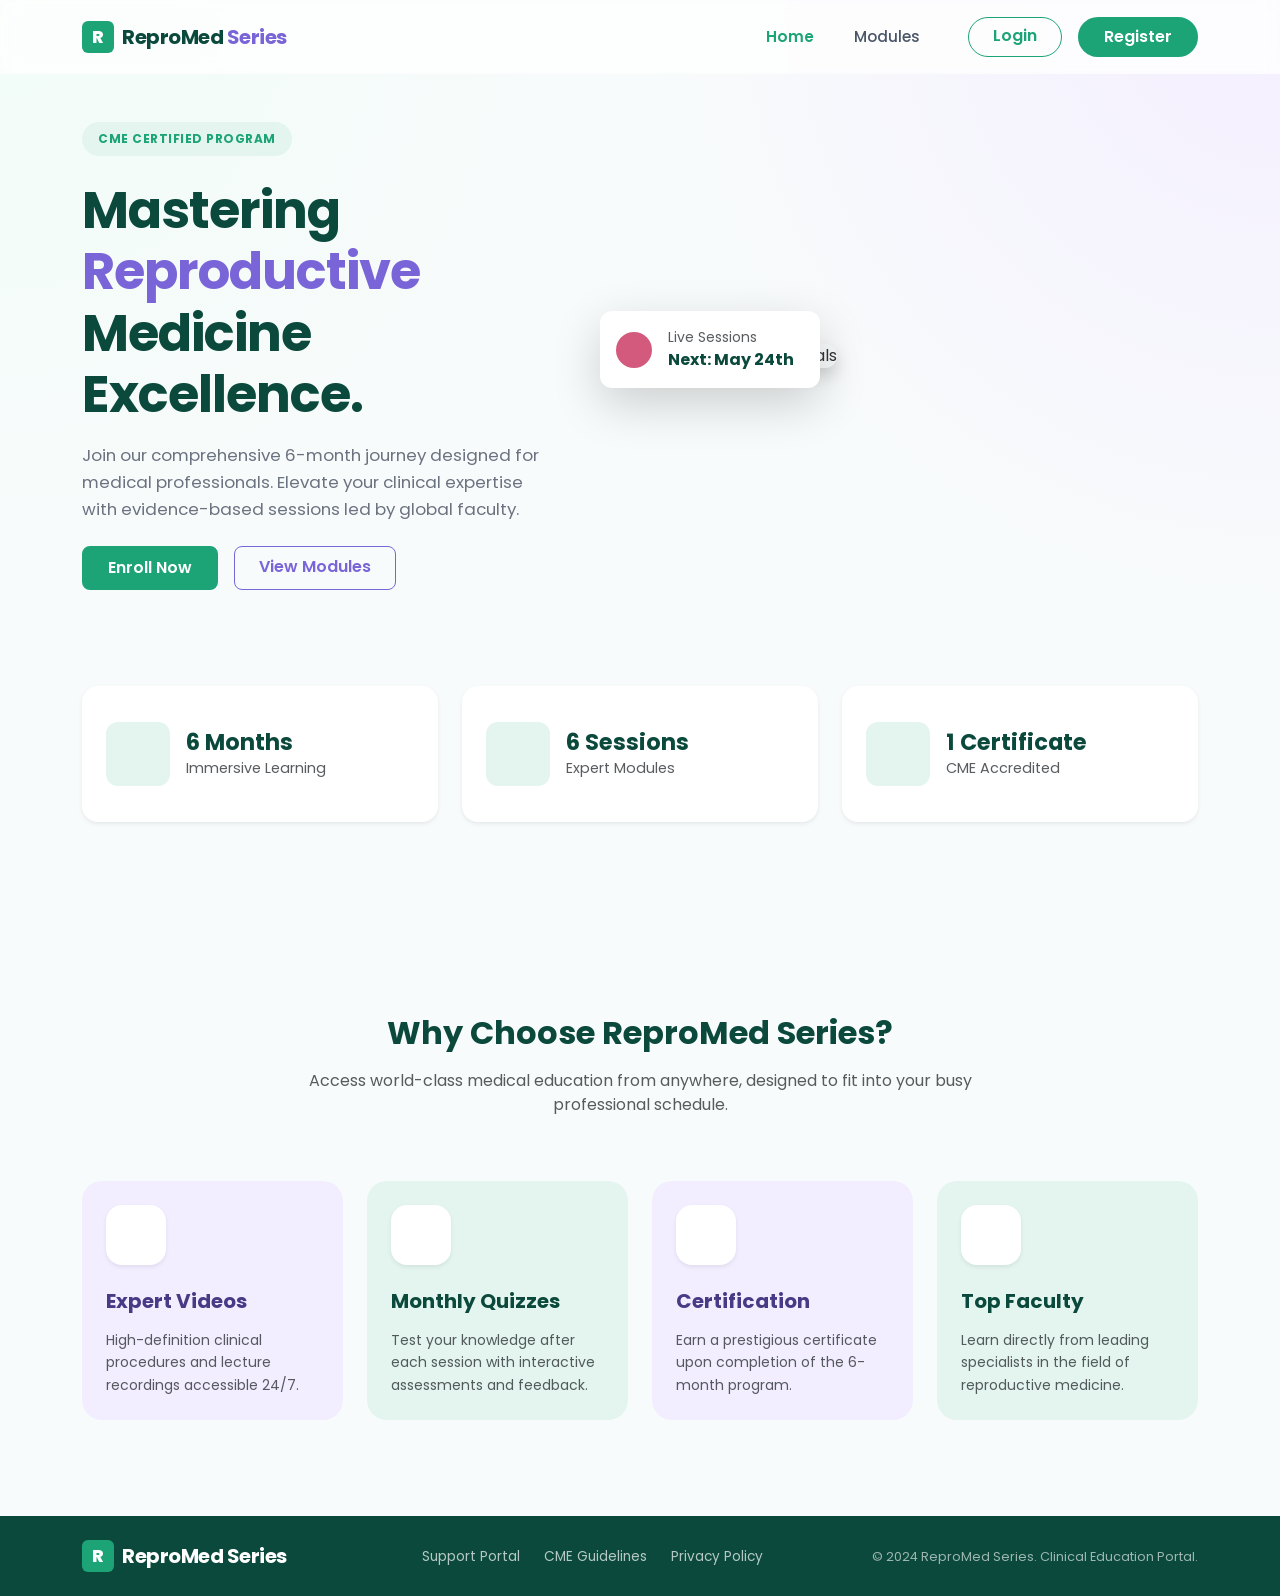
==== commit bff39c04: "Design changes" ====
--- a/index.html
+++ b/index.html
@@ -43,14 +43,9 @@
                         <li class="nav-item">
                             <a class="nav-link fw-medium" href="modules.html">Modules</a>
                         </li>
-                        <li class="nav-item">
-                            <a class="nav-link fw-medium" href="#">Speakers</a>
-                        </li>
-                        <li class="nav-item">
-                            <a class="nav-link fw-medium" href="quiz.html">Quiz</a>
-                        </li>
-                        <li class="nav-item ms-lg-2 mt-3 mt-lg-0">
-                            <a class="btn btn-outline-nav rounded-pill px-4 fw-semibold w-100 w-lg-auto" href="registration.html" id="loginBtn">Login</a>
+                        <li class="nav-item ms-lg-3 mt-3 mt-lg-0 d-flex flex-column flex-lg-row gap-3">
+                            <a class="btn btn-outline-nav rounded-pill px-4 fw-semibold w-100 w-lg-auto" href="login.html" id="loginBtn">Login</a>
+                            <a class="btn btn-primary-custom rounded-pill px-4 fw-semibold w-100 w-lg-auto" href="registration.html" id="registerBtn">Register</a>
                         </li>
                     </ul>
                 </div>
--- a/style/style.css
+++ b/style/style.css
@@ -23,6 +23,7 @@
 }
 
 .text-dark-green { color: var(--dark-green); }
+
 .text-purple { color: var(--purple); }
 
 .text-primary-green { color: var(--primary-green) !important; }
@@ -48,10 +49,16 @@
 .logo-box {
     width: 32px;
     height: 32px;
+    min-width: 32px;
+    min-height: 32px;
     background-color: var(--primary-green);
     color: white;
     font-weight: 800;
     font-size: 1.1rem;
+     display: flex;
+    align-items: center;
+    justify-content: center;
+    flex-shrink: 0;
 }
 
 .brand-text {
@@ -256,8 +263,8 @@
 }
 
 .custom-sidebar {
-    width: 260px; 
-    z-index: 1050; /* 1040 se 1050 kar diya taki mobile backdrop se hamesha upar rahe */
+    width: 280px; 
+    z-index: 1050; 
 }
 
 .sidebar-link {
@@ -284,7 +291,7 @@
 .main-content {
     background-color: #f4f7f6; 
     min-width: 0; 
-    width: 100%; /* NAYA: Grid layout ko apni hadd (limit) me rakhne ke liye */
+    width: 100%; 
     overflow-x: hidden;
 }
 
@@ -401,10 +408,13 @@
 }
 
 .custom-progress-width-33 { width: 33%; }
+
 .custom-progress-width-100 { width: 100%; }
+
 .custom-progress-width-0 { width: 0%; }
 
 .module-text-xs { font-size: 0.75rem; }
+
 .module-text-sm { font-size: 0.85rem; }
 
 .module-card {
@@ -698,6 +708,7 @@
 }
 
 .text-sm { font-size: 0.85rem; }
+
 .text-xs { font-size: 0.7rem; }
 
 .tracker-item {
@@ -814,11 +825,6 @@
     box-shadow: none;
 }
 
-/* =========================================
-   Naya Code: Dashboard Styles
-========================================= */
-
-/* Sidebar Profile Customizations */
 .sidebar-avatar {
     width: 48px;
     height: 48px;
@@ -837,7 +843,6 @@
     color: var(--pink) !important;
 }
 
-/* Course Progress Timeline Tracker */
 .tracker-label {
     font-size: 0.7rem;
     letter-spacing: 0.5px;
@@ -878,7 +883,6 @@
     background-color: #e2e8f0;
 }
 
-/* Stats Cards */
 .stat-card {
     transition: transform 0.3s ease, box-shadow 0.3s ease;
 }
@@ -898,7 +902,6 @@
     letter-spacing: 0.5px;
 }
 
-/* Recent Activity Timeline */
 .activity-feed .activity-dot {
     width: 12px;
     height: 12px;
@@ -910,7 +913,6 @@
     min-height: 25px;
 }
 
-/* Live Session Banner */
 .live-session-card {
     background: linear-gradient(135deg, #7a65d8, #5a4aa5);
 }
@@ -935,7 +937,6 @@
     z-index: 0;
 }
 
-/* Custom Chart Legend */
 .legend-dot {
     width: 10px;
     height: 10px;
@@ -944,15 +945,14 @@
 }
 
 .green-dot { background-color: var(--primary-green); }
+
 .purple-dot { background-color: var(--purple); }
 
-/* Chart Container constraints */
 .chart-container {
     position: relative;
     min-height: 300px;
 }
 
-/* Top Stat Badges */
 .quiz-stat-badge {
     min-width: 180px;
     border: 1px solid rgba(0,0,0,0.03);
@@ -969,14 +969,12 @@
     opacity: 0.8;
 }
 
-/* Line Chart Container */
 .chart-container-line {
     position: relative;
     min-height: 250px;
     width: 100%;
 }
 
-/* Topic Proficiency Custom Progress Bars */
 .text-xs { font-size: 0.7rem; }
 
 .custom-progress-bar-light {
@@ -986,23 +984,19 @@
 }
 
 .w-92 { width: 92%; }
+
 .w-78 { width: 78%; }
+
 .w-65 { width: 65%; }
 
-/* Recommendation Box */
 .recommendation-box {
-    background-color: #f0fdf4; /* Very light green tint */
+    background-color: #f0fdf4; 
 }
 
 .rec-icon {
     font-size: 1rem;
 }
 
-/* =========================================
-   Naya Code: Certificate Page Styles
-========================================= */
-
-/* Certificate Wrapper Animation */
 .certificate-wrapper {
     transition: transform 0.4s ease, box-shadow 0.4s ease;
 }
@@ -1012,125 +1006,26 @@
     box-shadow: 0 20px 40px rgba(0,0,0,0.08) !important;
 }
 
-/* Certificate Image Sizing */
 .certificate-img {
-    max-height: 65vh; /* Prevents image from getting too massive vertically */
+    max-height: 65vh; 
     object-fit: contain;
     width: 100%;
     display: block;
     margin: 0 auto;
-    background-color: #fafafa; /* In case of transparent PNG certificates */
-}
-
-/* Responsive adjustment for extra large screens */
-@media (min-width: 1400px) {
-    .certificate-img {
-        max-height: 70vh;
-    }
-}
-
-/* Responsive Fixes for Dashboard */
-@media (max-width: 991px) {
-    .dashboard-sidebar {
-        width: 280px !important;
-    }
-    .course-timeline-dots {
-        width: 100%; /* Take full width on mobile */
-        max-width: 300px;
-    }
-}
-
-@media (max-width: 420px) {
-    .custom-video-tabs {
-        flex-wrap: wrap !important;
-        overflow-x: visible !important; 
-    }
-    
-    .custom-video-tabs .nav-item {
-        flex: 1 1 auto;
-        text-align: center;
-    }
-    
-    .custom-video-tabs .nav-link {
-        width: 100%;
-        padding: 0.75rem 1rem;
-    }
-}
-
-@media (max-width: 576px) {
-    .hero-img {
-        height: 300px;
-    }
-
-    .hero-subtitle {
-        max-width: 100%;
-    }
-}
-
-@media (max-width: 991px) {
-    .floating-card {
-        left: 20px;
-        bottom: 20px;
-    }
-
-    .hero-img {
-        height: 400px;
-    }
-
-    .hero-title {
-        font-size: 2.5rem; 
-    }
-    
-    .offcanvas-end {
-        width: 70vw !important; 
-        min-width: 260px !important; 
-        max-width: 320px !important; 
-        box-shadow: -5px 0 15px rgba(0,0,0,0.08); 
-    }
-
-    .offcanvas-body .nav-item {
-        border-bottom: 1px solid rgba(11, 73, 60, 0.1); 
-        padding: 8px 0;
-    }
-    
-    .offcanvas-body .nav-item:last-child {
-        border-bottom: none;
-    }
-
-    .video-thumbnail {
-        height: 250px;
-    }
-}
-
-
-/* =========================================
-   Naya Code: Dashboard & Universal Sidebar Styles
-========================================= */
-
-/* NAYA: Desktop Sticky Sidebar Fix - Yeh Logout ko hamesha bottom me fix rakhega */
-@media (min-width: 992px) {
-    .custom-sidebar {
-        position: sticky;
-        top: 0;
-        height: 100vh; /* Screen ki exact height */
-        max-height: 100vh;
-        overflow: hidden; /* Sidebar ko lamba hone se rokega */
-    }
-}
-
-/* Menu items ko explicitly scrollable banane ke liye */
+    background-color: #fafafa; 
+}
+
 .sidebar-scrollable-menu {
     flex-grow: 1;
     overflow-y: auto;
-    -ms-overflow-style: none;  /* IE and Edge */
-    scrollbar-width: none;  /* Firefox */
-}
+    -ms-overflow-style: none;  
+    scrollbar-width: none;  
+}
+
 .sidebar-scrollable-menu::-webkit-scrollbar {
     display: none;
 }
 
-
-/* NAYA: Main content limits to stop graph from breaking layout */
 .main-content {
     background-color: #f4f7f6; 
     min-width: 0; 
@@ -1138,7 +1033,6 @@
     overflow-x: hidden;
 }
 
-/* Sidebar Profile Customizations */
 .sidebar-avatar {
     width: 48px;
     height: 48px;
@@ -1154,11 +1048,10 @@
 }
 
 .sidebar-logout-link:hover {
-    color: #b02a37 !important; /* Ye ek dark red color hai hover ke liye */
-    transform: translateX(4px); /* Halka sa right shift hone ka cool animation (Optional, aap chahein toh hata sakte hain) */
-}
-
-/* Course Progress Timeline Tracker */
+    color: #b02a37 !important; 
+    transform: translateX(4px); 
+}
+
 .tracker-label {
     font-size: 0.7rem;
     letter-spacing: 0.5px;
@@ -1199,7 +1092,6 @@
     background-color: #e2e8f0;
 }
 
-/* 4 Stats Cards & Icon */
 .stat-card {
     transition: transform 0.3s ease, box-shadow 0.3s ease;
 }
@@ -1209,7 +1101,6 @@
     box-shadow: 0 10px 20px rgba(0,0,0,0.05);
 }
 
-/* NAYA: Stat Card ke white transparent icons ke liye clean CSS class */
 .stat-icon-box {
     width: 48px;
     height: 48px;
@@ -1223,7 +1114,6 @@
     letter-spacing: 0.5px;
 }
 
-/* Recent Activity Timeline */
 .activity-feed .activity-dot {
     width: 12px;
     height: 12px;
@@ -1235,7 +1125,6 @@
     min-height: 25px;
 }
 
-/* Live Session Banner */
 .live-session-card {
     background: linear-gradient(135deg, #7a65d8, #5a4aa5);
 }
@@ -1260,7 +1149,6 @@
     z-index: 0;
 }
 
-/* Custom Chart Legend */
 .legend-dot {
     width: 10px;
     height: 10px;
@@ -1269,21 +1157,101 @@
 }
 
 .green-dot { background-color: var(--primary-green); }
+
 .purple-dot { background-color: var(--purple); }
 
-/* Chart Container constraints */
 .chart-container {
     position: relative;
     min-height: 300px;
 }
 
-/* Responsive Fixes for Dashboard */
+@media (max-width: 420px) {
+    .custom-video-tabs {
+        flex-wrap: wrap !important;
+        overflow-x: visible !important; 
+    }
+    
+    .custom-video-tabs .nav-item {
+        flex: 1 1 auto;
+        text-align: center;
+    }
+    
+    .custom-video-tabs .nav-link {
+        width: 100%;
+        padding: 0.75rem 1rem;
+    }
+}
+
+@media (max-width: 576px) {
+    .hero-img {
+        height: 300px;
+    }
+
+    .hero-subtitle {
+        max-width: 100%;
+    }
+}
+
 @media (max-width: 991px) {
-    .dashboard-sidebar {
-        width: 280px !important;
-    }
+    
+
     .course-timeline-dots {
-        width: 100%; /* Take full width on mobile */
+        width: 100%; 
         max-width: 300px;
     }
-}+
+    .floating-card {
+        left: 20px;
+        bottom: 20px;
+    }
+
+    .hero-img {
+        height: 400px;
+    }
+
+    .hero-title {
+        font-size: 2.5rem; 
+    }
+    
+    .offcanvas-end {
+        width: 70vw !important; 
+        min-width: 260px !important; 
+        max-width: 320px !important; 
+        box-shadow: -5px 0 15px rgba(0,0,0,0.08); 
+    }
+
+    .offcanvas-body .nav-item {
+        border-bottom: 1px solid rgba(11, 73, 60, 0.1); 
+        padding: 8px 0;
+    }
+    
+    .offcanvas-body .nav-item:last-child {
+        border-bottom: none;
+    }
+
+    .video-thumbnail {
+        height: 250px;
+    }
+
+    
+    .course-timeline-dots {
+        width: 100%; 
+        max-width: 300px;
+    }
+}
+
+@media (min-width: 992px) {
+    .custom-sidebar {
+        position: sticky;
+        top: 0;
+        height: 100vh; 
+        max-height: 100vh;
+        overflow: hidden; 
+    }
+}
+
+@media (min-width: 1400px) {
+    .certificate-img {
+        max-height: 70vh;
+    }
+}
